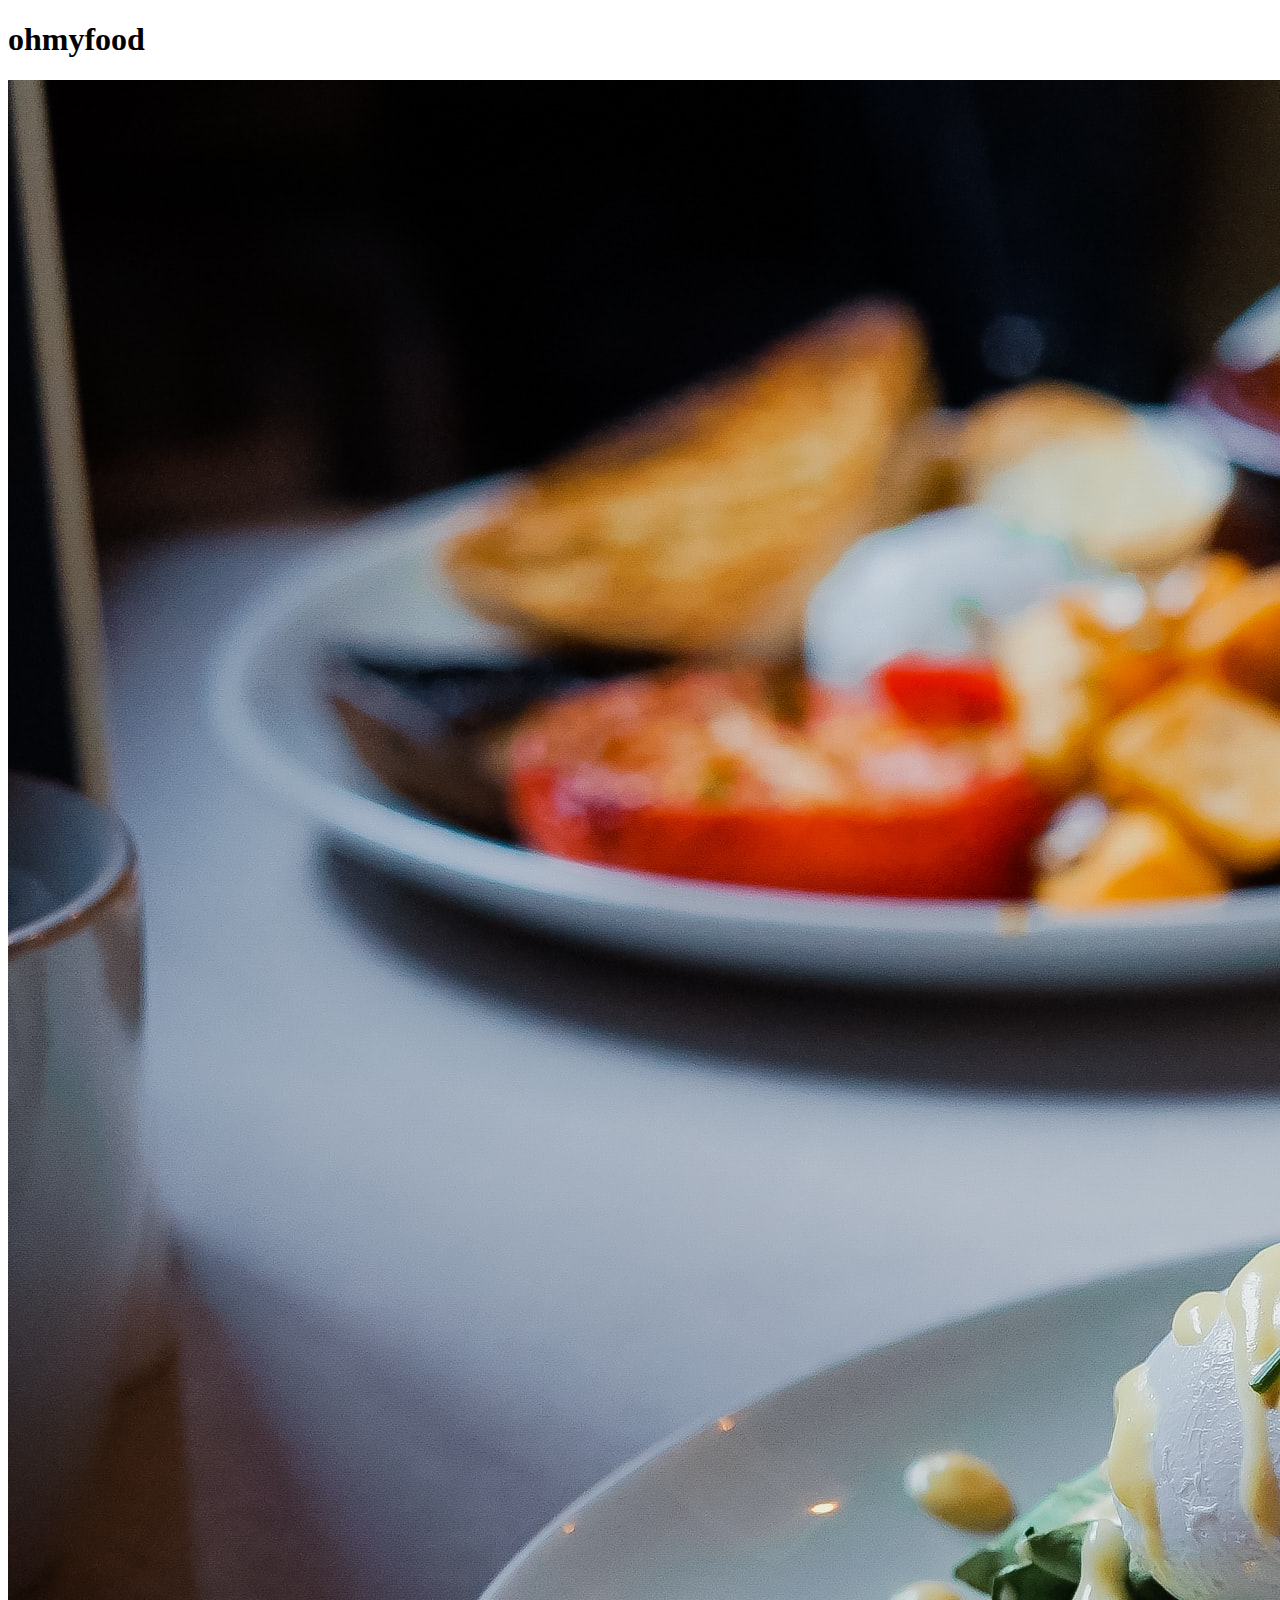
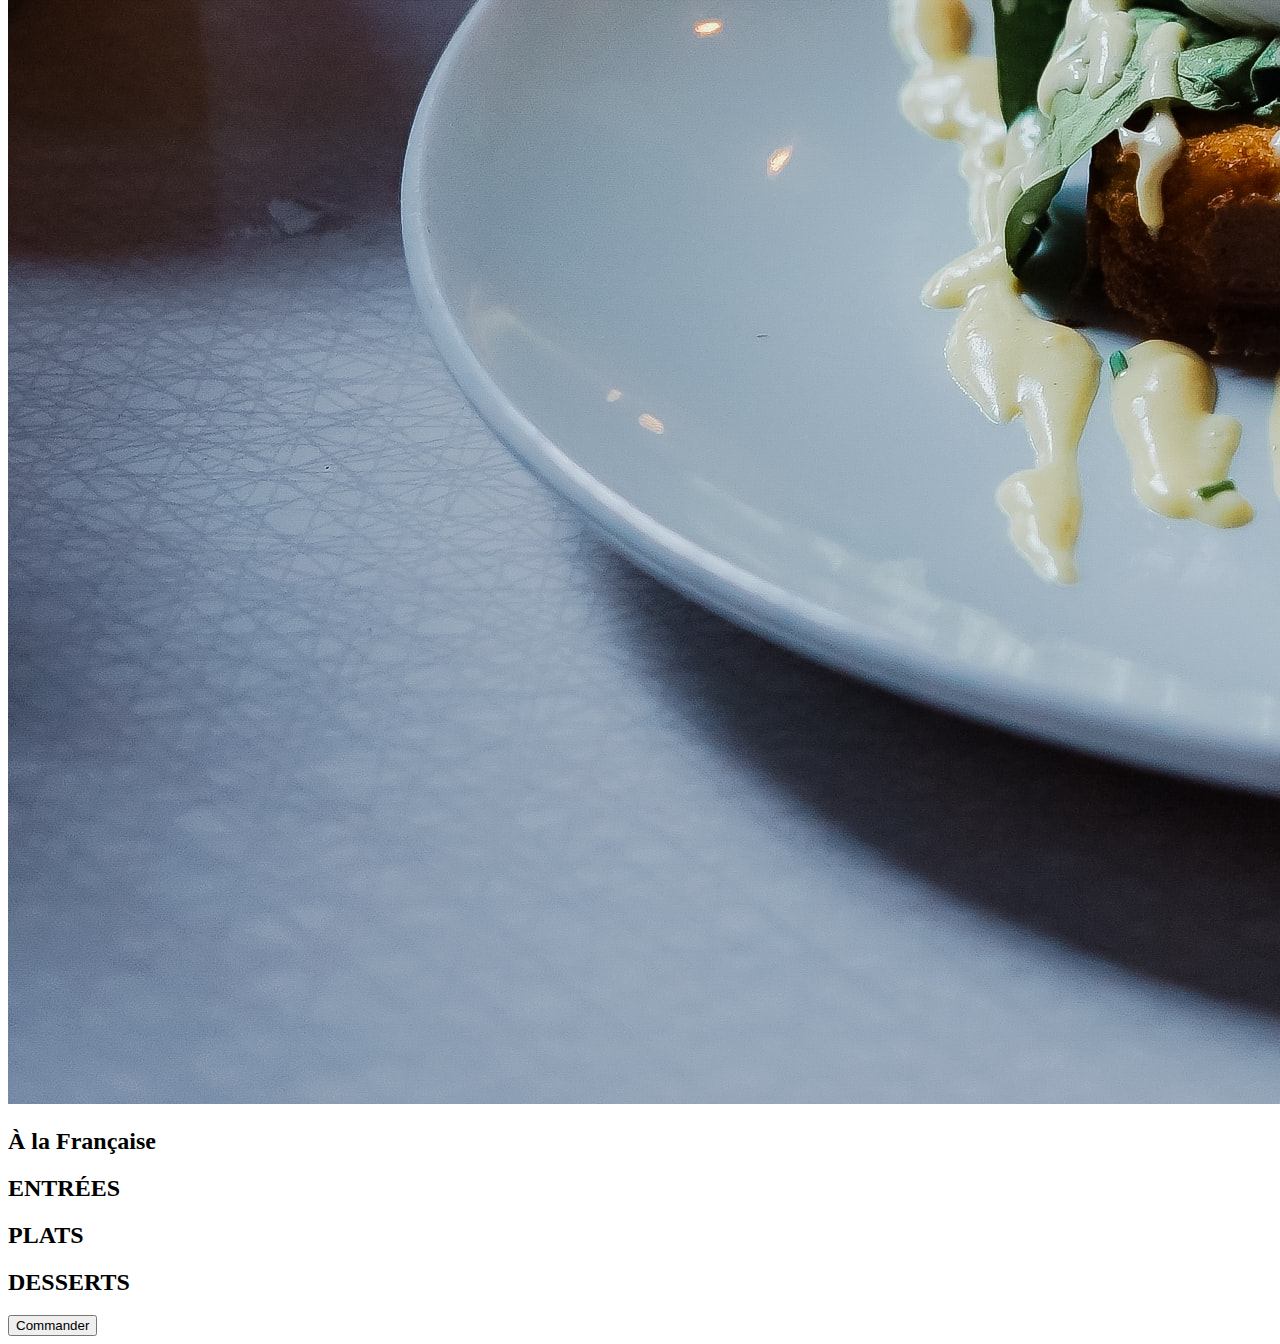
==== pages/a_la_francaise.html @ 2bf0a407 "first commit" ====
<!DOCTYPE html>
<html lang="fr">
<head>
    <meta charset="UTF-8">
    <meta http-equiv="X-UA-Compatible" content="IE=edge">
    <meta name="viewport" content="width=device-width, initial-scale=1.0">
    <link rel="stylesheet" href="https://use.fontawesome.com/releases/v5.15.3/css/all.css"
    integrity="sha384-SZXxX4whJ79/gErwcOYf+zWLeJdY/qpuqC4cAa9rOGUstPomtqpuNWT9wdPEn2fk" crossorigin="anonymous">
<link rel="stylesheet" href="style.css">
    <title>ohmyfood - À la Française</title>
</head>
<body>
    <header>
        <a href="../index.html">
            <i class="fas fa-arrow-left"></i>
        </a>
        <h1>ohmyfood</h1>
        <img src="../ressources/images/resto3.jpg" alt="À la Française">
    </header>
    <section>
        <h2>À la Française</h2>
        <i class="far fa-heart"></i>
        <div>
            <h2>ENTRÉES</h2>
            <div></div>
            <div></div>
            <div></div>
        </div>
        <div>
            <h2>PLATS</h2>
            <div></div>
            <div></div>
            <div></div>
        </div>
        <div>
            <h2>DESSERTS</h2>
            <div></div>
            <div></div>
            <div></div>
        </div>
        <div>
            <input type="button" value="Commander">
        </div>
    </section>
</body>
</html>
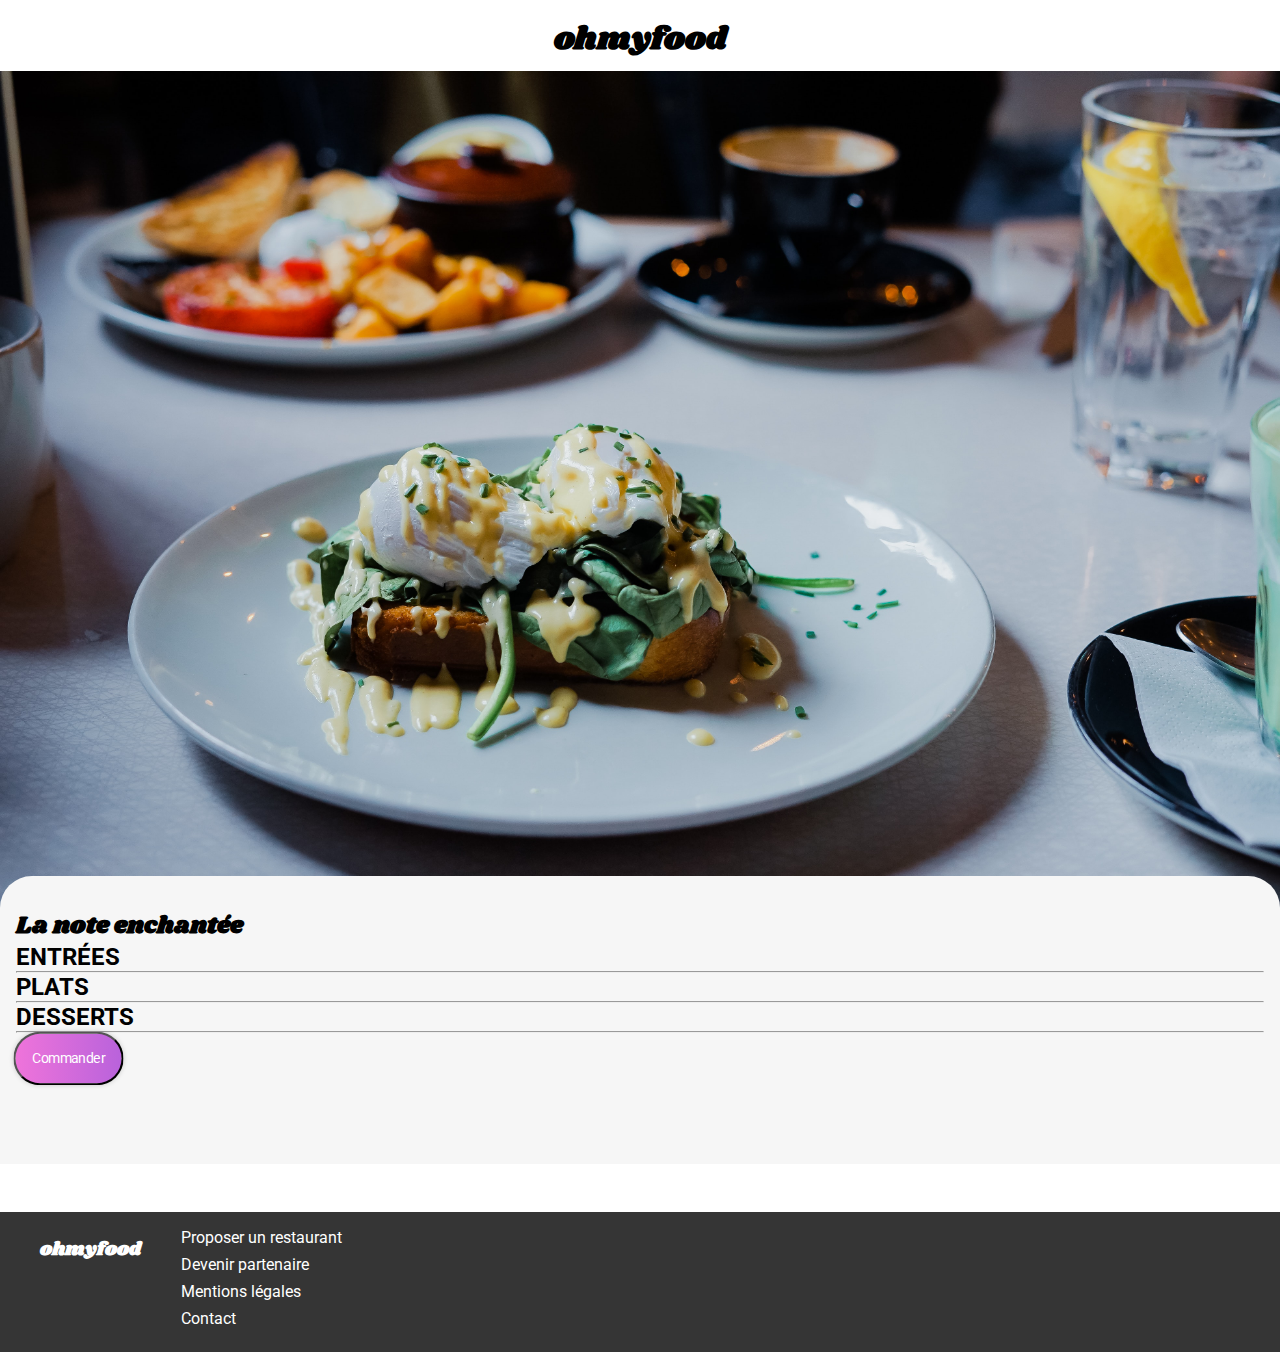
==== commit 6541d729: "accueil 100% + responsive + début des pages" ====
--- a/pages/a_la_francaise.html
+++ b/pages/a_la_francaise.html
@@ -1,46 +1,72 @@
 <!DOCTYPE html>
 <html lang="fr">
+
 <head>
     <meta charset="UTF-8">
     <meta http-equiv="X-UA-Compatible" content="IE=edge">
     <meta name="viewport" content="width=device-width, initial-scale=1.0">
     <link rel="stylesheet" href="https://use.fontawesome.com/releases/v5.15.3/css/all.css"
-    integrity="sha384-SZXxX4whJ79/gErwcOYf+zWLeJdY/qpuqC4cAa9rOGUstPomtqpuNWT9wdPEn2fk" crossorigin="anonymous">
-<link rel="stylesheet" href="style.css">
+        integrity="sha384-SZXxX4whJ79/gErwcOYf+zWLeJdY/qpuqC4cAa9rOGUstPomtqpuNWT9wdPEn2fk" crossorigin="anonymous">
+        <link rel="stylesheet" href="../ressources/css/style.css">
     <title>ohmyfood - À la Française</title>
 </head>
+
 <body>
-    <header>
+    <header class="header">
         <a href="../index.html">
             <i class="fas fa-arrow-left"></i>
         </a>
-        <h1>ohmyfood</h1>
-        <img src="../ressources/images/resto3.jpg" alt="À la Française">
+        <h1 class="header__logo">ohmyfood</h1>
+        <img class="header__img" src="../ressources/images/resto3.jpg" alt="À la Française">
     </header>
-    <section>
-        <h2>À la Française</h2>
-        <i class="far fa-heart"></i>
-        <div>
+    <section class="menu">
+        <h2 class="menu__title">La note enchantée</h2>
+        <i class="far fa-heart menu__like--empty"></i>
+        <i class="fas fa-heart menu__like--filled"></i>
+        <div class="menu__list">
             <h2>ENTRÉES</h2>
-            <div></div>
-            <div></div>
-            <div></div>
+            <hr>
+            <div class="menu__starter"><p></p><i class="fas fa-check-circle"></i></div>
+            <div class="menu__starter"><p></p><i class="fas fa-check-circle"></i></div>
+            <div class="menu__starter"><p></p><i class="fas fa-check-circle"></i></div>
+        </div>
+        <div class="menu__list">
+            <h2>PLATS</h2>
+            <hr>
+            <div class="menu__maincourse"><p></p><i class="fas fa-check-circle"></i></div>
+            <div class="menu__maincourse"><p></p><i class="fas fa-check-circle"></i></div>
+            <div class="menu__maincourse"><p></p><i class="fas fa-check-circle"></i></div>
+        </div>
+        <div class="menu__list">
+            <h2>DESSERTS</h2>
+            <hr>
+            <div class="menu__dessert"><p></p><i class="fas fa-check-circle"></i></div>
+            <div class="menu__dessert"><p></p><i class="fas fa-check-circle"></i></div>
+            <div class="menu__dessert"><p></p><i class="fas fa-check-circle"></i></div>
         </div>
         <div>
-            <h2>PLATS</h2>
-            <div></div>
-            <div></div>
-            <div></div>
-        </div>
-        <div>
-            <h2>DESSERTS</h2>
-            <div></div>
-            <div></div>
-            <div></div>
-        </div>
-        <div>
-            <input type="button" value="Commander">
+            <input class="menu__button" type="button" value="Commander">
         </div>
     </section>
+    <footer class="footer">
+        <h3 class="footer__title">ohmyfood</h3>
+        <ul class="footer__list">
+            <li class="footer__item">
+                <i class="fas fa-utensils"></i>
+                <a href="#">Proposer un restaurant</a>
+            </li>
+            <li class="footer__item">
+                <i class="fas fa-hands-helping"></i>
+                <a href="#">Devenir partenaire</a>
+            </li>
+            <li class="footer__item">
+                <a href="#">Mentions légales</a>
+            </li>
+            <li class="footer__item">
+                <a href="mailto:blabla@example.com">Contact</a>
+            </li>
+        </ul>
+    </footer>
 </body>
+
 </html>--- a/ressources/css/style.css
+++ b/ressources/css/style.css
@@ -0,0 +1,423 @@
+/*********************
+BREAKPOINTS
+*********************/
+@import url("https://fonts.googleapis.com/css2?family=Roboto:ital,wght@0,100;0,500;1,300&display=swap");
+@import url("https://fonts.googleapis.com/css2?family=Shrikhand&display=swap");
+.header-pages {
+  display: flex;
+  flex-direction: column;
+  align-items: center;
+}
+.header-pages__link {
+  position: absolute;
+  left: 1.2rem;
+  top: 0.5rem;
+  font-weight: 900;
+  font-size: 25px;
+  color: black;
+}
+.header-pages__logo {
+  margin-top: 1rem;
+  margin-bottom: 0.5rem;
+}
+.header-pages__img {
+  width: 100%;
+  height: 18rem;
+  object-fit: cover;
+}
+
+.menu {
+  display: flex;
+  flex-direction: column;
+  padding: 2rem 1rem 2rem 1rem;
+  position: relative;
+  border-top-left-radius: 2rem;
+  border-top-right-radius: 2rem;
+  background-color: #f6f6f6;
+  bottom: 3rem;
+  z-index: 1;
+  justify-content: space-around;
+}
+.menu__like--empty, .menu__like--filled {
+  font-size: 1.5rem;
+  position: absolute;
+  bottom: 3.5rem;
+  right: 2rem;
+  cursor: grab;
+  transition: all 0.3s ease-in-out;
+}
+.menu__like--empty {
+  opacity: 1;
+}
+.menu__like--filled {
+  opacity: 0;
+}
+.menu__like--empty:hover {
+  opacity: 0;
+}
+.menu__like--filled:hover {
+  opacity: 1;
+  background: linear-gradient(90deg, #FF79DA, #9356DC);
+  -webkit-background-clip: text;
+  background-clip: text;
+  color: transparent;
+  border-radius: 0.5rem;
+}
+.menu__like--empty, .menu__like--filled {
+  top: 2rem;
+  right: 1rem;
+}
+.menu__button {
+  font-family: "Roboto", sans-serif;
+  color: #fff;
+  padding: 1rem 1rem 1rem 1rem;
+  border-radius: 2rem;
+  cursor: pointer;
+  transition: all 0.3s ease-in-out;
+  background-size: 200%;
+  background-image: linear-gradient(90deg, #FF79DA, #9356DC);
+  background-position: 80%;
+  box-shadow: 0 0 5px #0000002e;
+  margin-bottom: 3rem;
+  transform: scale(1.05);
+  background-position: 30%;
+}
+
+* {
+  margin: 0;
+  padding: 0;
+}
+
+p {
+  font-family: "Roboto Light", arial;
+}
+
+h1,
+.footer__title, .menu__title {
+  font-family: "Shrikhand", cursive;
+}
+
+body {
+  font-family: "Roboto", sans-serif;
+}
+
+a {
+  text-decoration: none;
+}
+
+h3 {
+  font-weight: bold;
+}
+
+.loader {
+  display: flex;
+  flex-direction: row;
+  justify-content: center;
+  align-items: center;
+  position: absolute;
+  height: 100%;
+  width: 100%;
+  color: white;
+  z-index: -1;
+  font-size: 6.5rem;
+  animation: loader 3s;
+}
+.loader__dot {
+  align-items: center;
+  position: relative;
+  animation: blink 1s;
+}
+.loader__dot.one {
+  animation-delay: 0.3s;
+}
+.loader__dot.two {
+  animation-delay: 0.6s;
+}
+.loader__dot.three {
+  animation-delay: 0.9s;
+}
+
+@keyframes loader {
+  0% {
+    background-color: #9356DC;
+    z-index: 2;
+    font-size: 3.5rem;
+  }
+  33% {
+    background-color: #9356DC;
+    z-index: 2;
+    font-size: 6.5rem;
+  }
+  66% {
+    background-color: #9356DC;
+    z-index: 2;
+    font-size: 3.5rem;
+  }
+  99% {
+    background-color: #9356DC;
+    z-index: 2;
+    font-size: 6.5rem;
+  }
+  100% {
+    z-index: -1;
+  }
+}
+@keyframes blink {
+  0% {
+    opacity: 0.2;
+  }
+  33% {
+    opacity: 1;
+  }
+  66% {
+    opacity: 0.5;
+  }
+  100% {
+    opacity: 0;
+  }
+}
+.header {
+  display: flex;
+  flex-direction: column;
+  text-align: center;
+}
+.header__logo {
+  margin-top: 1rem;
+  margin-bottom: 0.5rem;
+}
+.header__location {
+  display: flex;
+  flex-direction: row;
+  justify-content: center;
+  align-items: center;
+  background-color: #eaeaea;
+  height: 2.5rem;
+  box-shadow: inset 0px 11px 3px -9px #ccc;
+}
+.header__location__marker {
+  margin-right: 0.5rem;
+}
+
+.reservation {
+  display: flex;
+  flex-direction: column;
+  text-align: center;
+  align-items: center;
+  background-color: #f6f6f6;
+}
+.reservation__title {
+  text-align: center;
+  margin: 3rem 2rem 0rem 2rem;
+}
+.reservation__text {
+  margin: 1rem 2rem 2rem 2rem;
+}
+.reservation__button {
+  font-family: "Roboto", sans-serif;
+  color: #fff;
+  padding: 1rem 1rem 1rem 1rem;
+  border-radius: 2rem;
+  cursor: pointer;
+  transition: all 0.3s ease-in-out;
+  background-size: 200%;
+  background-image: linear-gradient(90deg, #FF79DA, #9356DC);
+  background-position: 80%;
+  box-shadow: 0 0 5px #0000002e;
+  margin-bottom: 3rem;
+}
+.reservation__button:hover {
+  transform: scale(1.05);
+  background-position: 30%;
+}
+
+.tutorial {
+  margin: 3rem 1rem 4rem 2rem;
+}
+.tutorial__list {
+  display: flex;
+  flex-direction: column;
+}
+@media (min-width: 768px) {
+  .tutorial__list {
+    margin: 0 10rem;
+  }
+}
+.tutorial__number {
+  display: flex;
+  flex-direction: row;
+  justify-content: center;
+  align-items: center;
+  color: #fff;
+  position: absolute;
+  left: -0.9rem;
+  width: 1.5rem;
+  height: 1.5rem;
+  background-color: #9356DC;
+  border: 1px solid #9356DC;
+  border-radius: 1rem;
+}
+.tutorial__logo {
+  position: absolute;
+  left: 8%;
+  color: #bdbdbd;
+  font-size: 20px;
+}
+@media (min-width: 375px) {
+  .tutorial__logo {
+    left: 12%;
+  }
+}
+.tutorial__button {
+  display: flex;
+  flex-direction: row;
+  justify-content: center;
+  align-items: center;
+  background-color: #f6f6f6;
+  border-radius: 1.5rem;
+  box-shadow: 0 0.1rem 0.2rem 0.2rem rgba(214, 209, 209, 0.7);
+  margin-top: 2rem;
+  height: 5rem;
+  transition: all 0.2s ease-in;
+  position: relative;
+}
+.tutorial__button:hover {
+  background-color: #f5edff;
+  box-shadow: 10px 20px 19px rgba(0, 0, 0, 0.1);
+  transform: scale(1.01);
+}
+.tutorial__button:hover > .tutorial__logo {
+  color: #9356DC;
+}
+
+.restaurants {
+  display: flex;
+  flex-direction: column;
+  padding: 3.5rem 1rem 4rem 1rem;
+  justify-content: center;
+  background-color: #efefef;
+}
+.restaurants__title {
+  margin-bottom: 1rem;
+}
+@media (min-width: 768px) {
+  .restaurants__title {
+    margin-left: 3%;
+  }
+}
+.restaurants__grid {
+  display: flex;
+  flex-direction: column;
+  align-items: center;
+  flex-wrap: wrap;
+}
+@media (min-width: 768px) {
+  .restaurants__grid {
+    flex-direction: row;
+    justify-content: space-around;
+  }
+}
+.restaurants__new {
+  padding: 0.5rem;
+  background-color: #99E2D0;
+  color: #35a78b;
+  font-weight: bold;
+  position: absolute;
+  right: 1.5rem;
+  top: 1rem;
+}
+.restaurants__card {
+  position: relative;
+  width: 100%;
+  border-radius: 1rem;
+}
+@media (min-width: 768px) {
+  .restaurants__card {
+    width: 45%;
+  }
+}
+.restaurants__images {
+  height: 12rem;
+  overflow: hidden;
+  border-radius: 1rem 1rem 0 0;
+}
+.restaurants__images img {
+  object-fit: cover;
+  height: 12rem;
+  width: 100%;
+}
+.restaurants__description {
+  color: black;
+  background-color: white;
+  border-radius: 0 0 1rem 1rem;
+  margin-bottom: 2rem;
+}
+.restaurants__description p,
+.restaurants__description h3 {
+  font-size: 100%;
+}
+.restaurants__description h3 {
+  padding: 1rem 1rem 0rem 1rem;
+}
+.restaurants__description p {
+  padding: 0.5rem 1rem 1rem 1rem;
+}
+.restaurants__like--empty, .restaurants__like--filled {
+  font-size: 1.5rem;
+  position: absolute;
+  bottom: 3.5rem;
+  right: 2rem;
+  cursor: grab;
+  transition: all 0.3s ease-in-out;
+}
+.restaurants__like--empty {
+  opacity: 1;
+}
+.restaurants__like--filled {
+  opacity: 0;
+}
+.restaurants__like--empty:hover {
+  opacity: 0;
+}
+.restaurants__like--filled:hover {
+  opacity: 1;
+  background: linear-gradient(90deg, #FF79DA, #9356DC);
+  -webkit-background-clip: text;
+  background-clip: text;
+  color: transparent;
+  border-radius: 0.5rem;
+}
+.restaurants__like--empty, .restaurants__like--filled {
+  bottom: 3.5rem;
+  right: 2rem;
+}
+
+.footer {
+  background-color: #353535;
+  color: white;
+  display: flex;
+  flex-direction: column;
+}
+.footer__title {
+  margin: 1.5rem 0rem 1.5rem 2.5rem;
+}
+.footer__list {
+  margin: 1rem 0rem 1rem 0rem;
+}
+.footer__item {
+  list-style-type: none;
+  margin-left: 2.5rem;
+  margin-bottom: 0.5rem;
+}
+.footer__item a {
+  color: white;
+}
+@media (min-width: 580px) {
+  .footer {
+    background-color: #353535;
+    color: white;
+    display: flex;
+    flex-direction: row;
+  }
+}
+
+/*# sourceMappingURL=style.css.map */
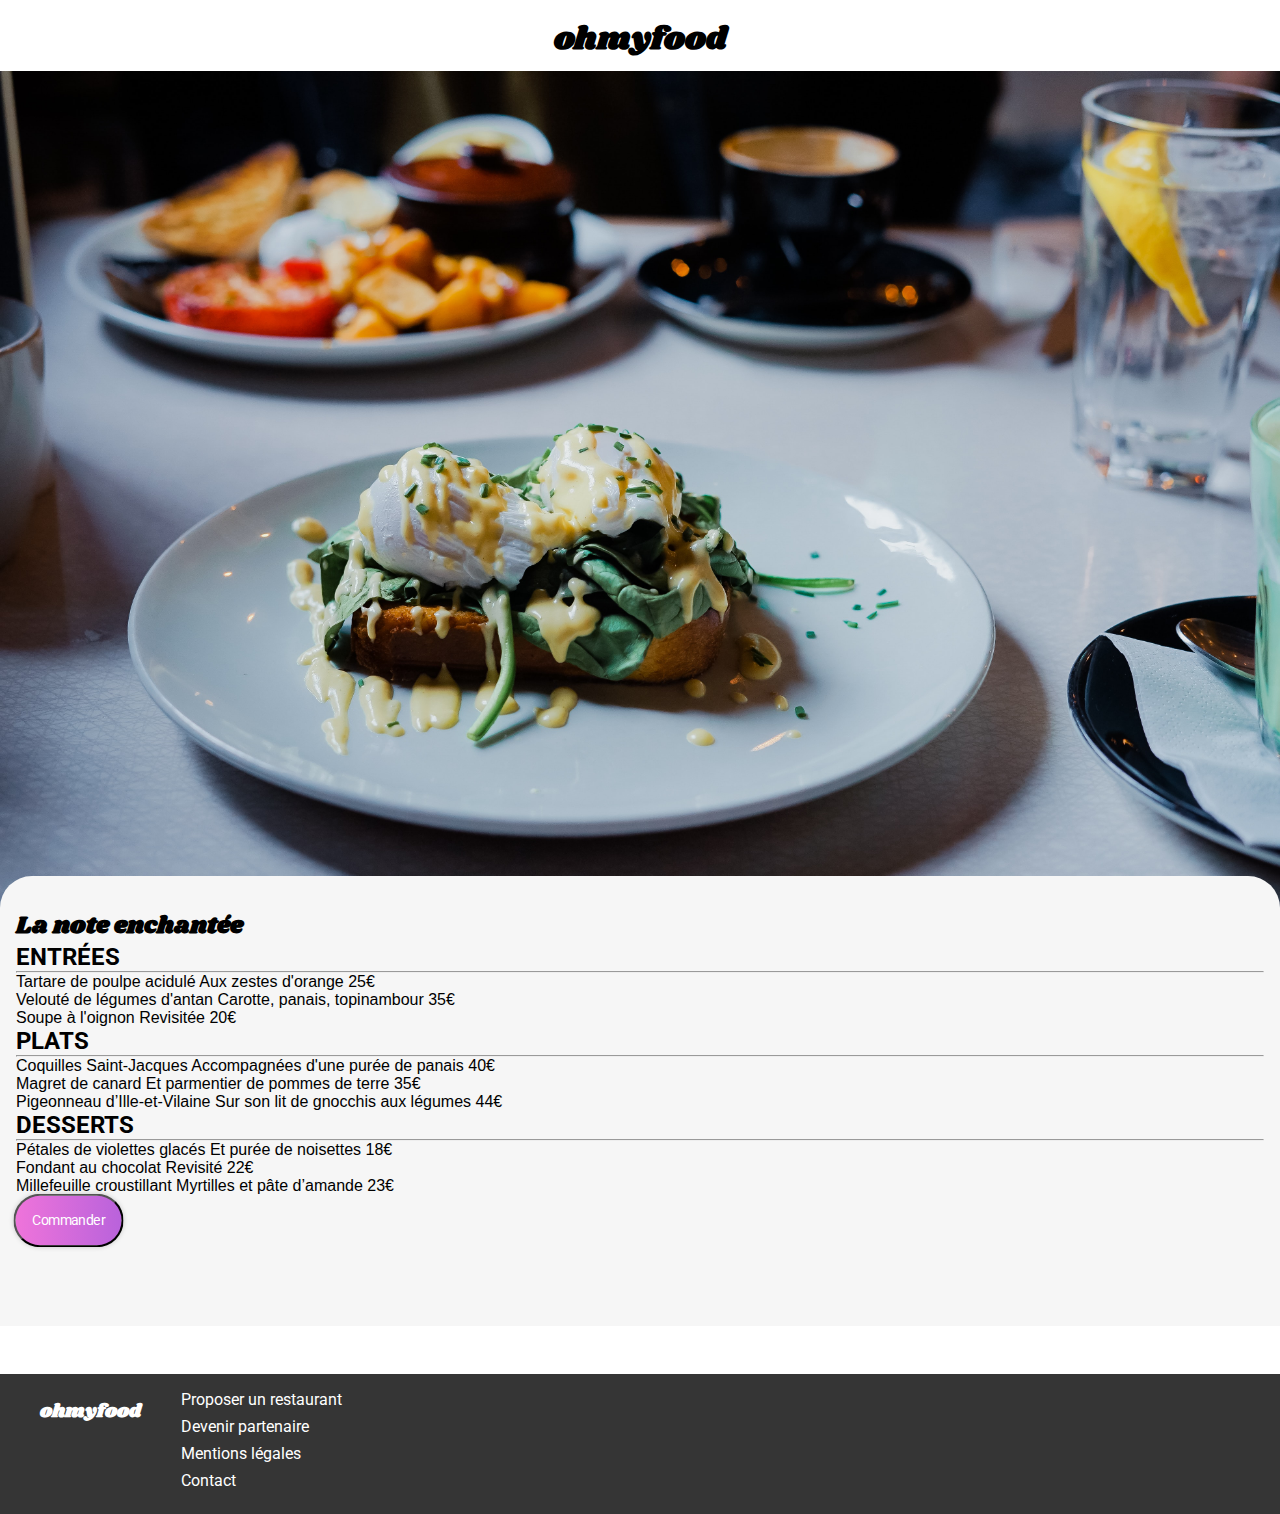
==== commit c8d4db32: "accueil 100% + responsive + début des pagesv2" ====
--- a/pages/a_la_francaise.html
+++ b/pages/a_la_francaise.html
@@ -26,23 +26,41 @@
         <div class="menu__list">
             <h2>ENTRÉES</h2>
             <hr>
-            <div class="menu__starter"><p></p><i class="fas fa-check-circle"></i></div>
-            <div class="menu__starter"><p></p><i class="fas fa-check-circle"></i></div>
-            <div class="menu__starter"><p></p><i class="fas fa-check-circle"></i></div>
+            <div class="menu__starter"><p>Tartare de poulpe acidulé
+                Aux zestes d'orange
+                25€</p><i class="fas fa-check-circle"></i></div>
+            <div class="menu__starter"><p>Velouté de légumes d'antan
+                Carotte, panais, topinambour
+                35€</p><i class="fas fa-check-circle"></i></div>
+            <div class="menu__starter"><p>Soupe à l'oignon
+                Revisitée
+                20€</p><i class="fas fa-check-circle"></i></div>
         </div>
         <div class="menu__list">
             <h2>PLATS</h2>
             <hr>
-            <div class="menu__maincourse"><p></p><i class="fas fa-check-circle"></i></div>
-            <div class="menu__maincourse"><p></p><i class="fas fa-check-circle"></i></div>
-            <div class="menu__maincourse"><p></p><i class="fas fa-check-circle"></i></div>
+            <div class="menu__maincourse"><p>Coquilles Saint-Jacques
+                Accompagnées d'une purée de panais
+                40€</p><i class="fas fa-check-circle"></i></div>
+            <div class="menu__maincourse"><p>Magret de canard
+                Et parmentier de pommes de terre
+                35€</p><i class="fas fa-check-circle"></i></div>
+            <div class="menu__maincourse"><p>Pigeonneau d’Ille-et-Vilaine
+                Sur son lit de gnocchis aux légumes
+                44€</p><i class="fas fa-check-circle"></i></div>
         </div>
         <div class="menu__list">
             <h2>DESSERTS</h2>
             <hr>
-            <div class="menu__dessert"><p></p><i class="fas fa-check-circle"></i></div>
-            <div class="menu__dessert"><p></p><i class="fas fa-check-circle"></i></div>
-            <div class="menu__dessert"><p></p><i class="fas fa-check-circle"></i></div>
+            <div class="menu__dessert"><p>Pétales de violettes glacés
+                Et purée de noisettes
+                18€</p><i class="fas fa-check-circle"></i></div>
+            <div class="menu__dessert"><p>Fondant au chocolat
+                Revisité
+                22€</p><i class="fas fa-check-circle"></i></div>
+            <div class="menu__dessert"><p>Millefeuille croustillant
+                Myrtilles et pâte d’amande
+                23€</p><i class="fas fa-check-circle"></i></div>
         </div>
         <div>
             <input class="menu__button" type="button" value="Commander">
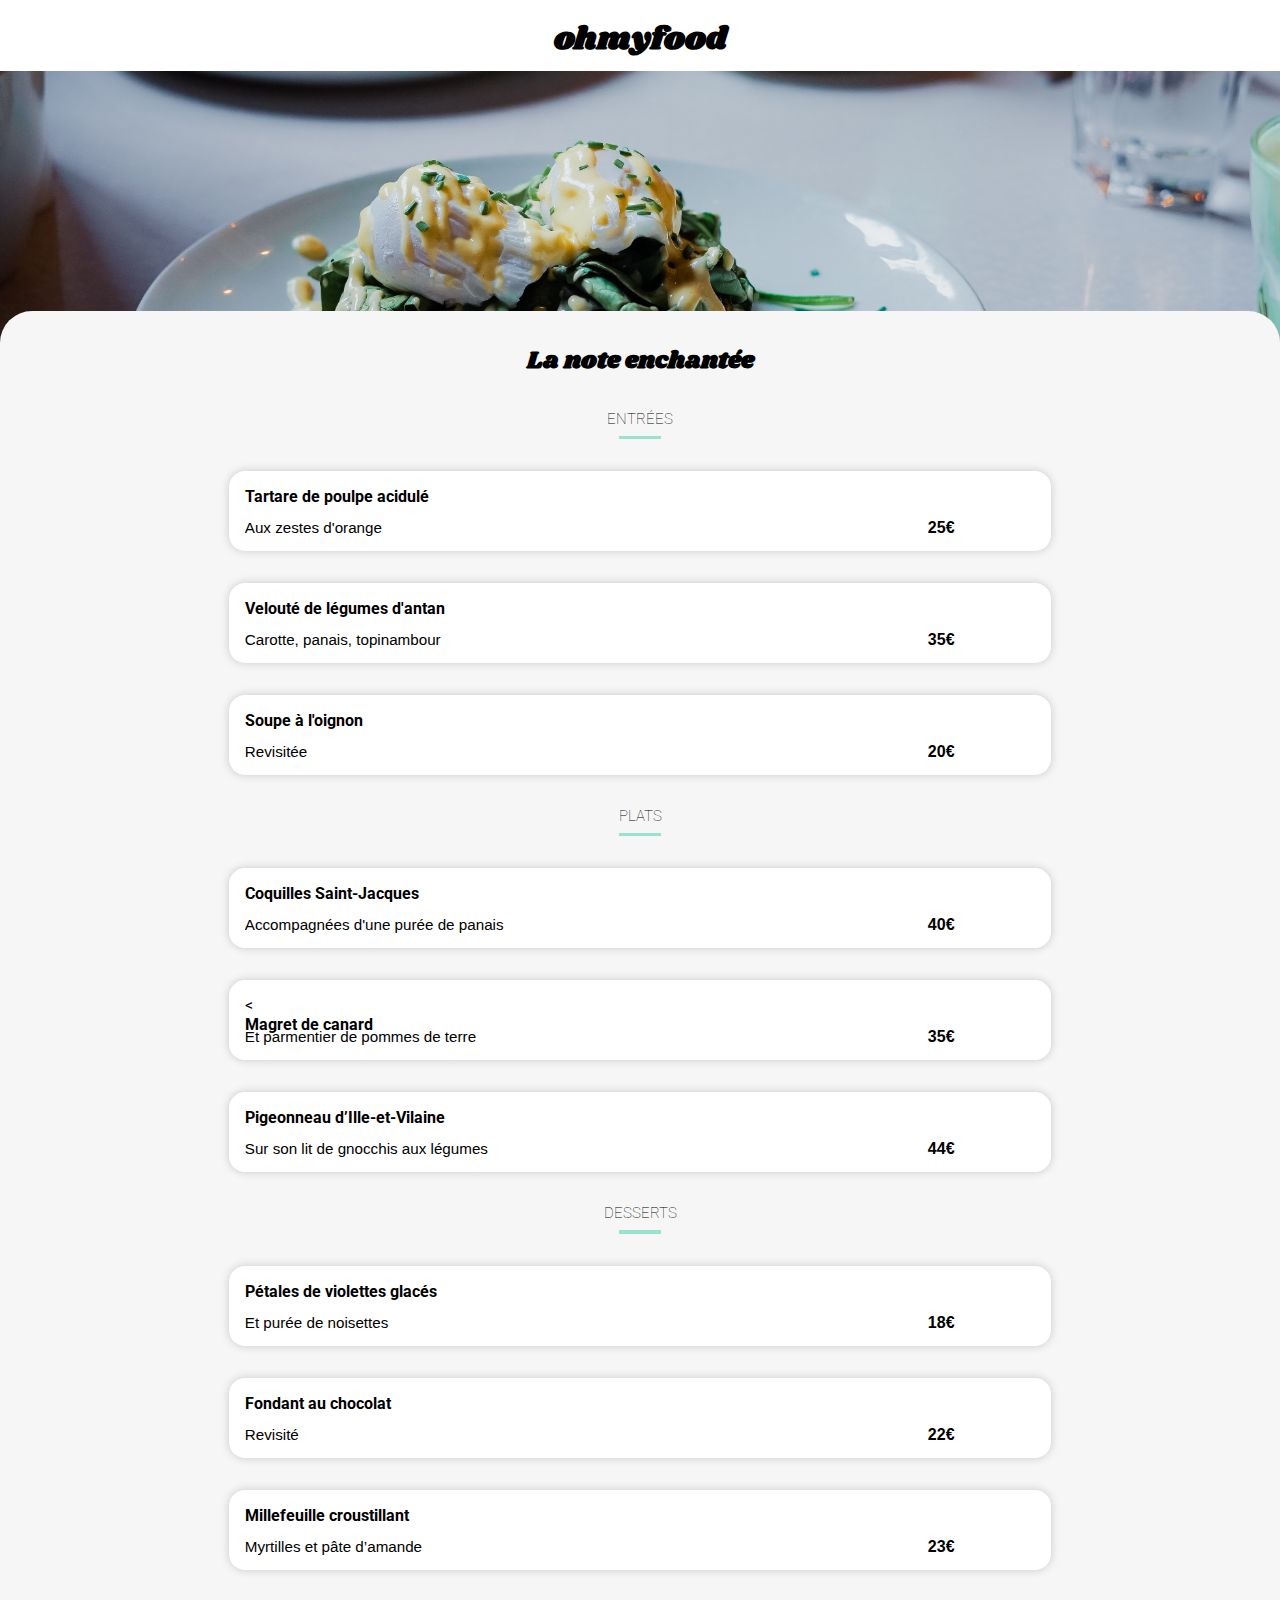
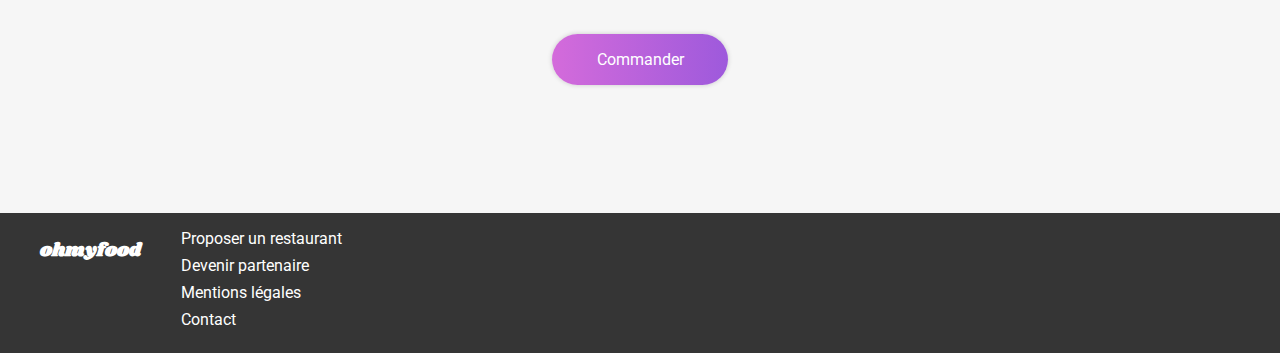
==== commit 65632ebd: "pages 100% + animations 90%" ====
--- a/pages/a_la_francaise.html
+++ b/pages/a_la_francaise.html
@@ -7,18 +7,19 @@
     <meta name="viewport" content="width=device-width, initial-scale=1.0">
     <link rel="stylesheet" href="https://use.fontawesome.com/releases/v5.15.3/css/all.css"
         integrity="sha384-SZXxX4whJ79/gErwcOYf+zWLeJdY/qpuqC4cAa9rOGUstPomtqpuNWT9wdPEn2fk" crossorigin="anonymous">
-        <link rel="stylesheet" href="../ressources/css/style.css">
+    <link rel="stylesheet" href="../ressources/css/style.css">
     <title>ohmyfood - À la Française</title>
 </head>
 
 <body>
-    <header class="header">
-        <a href="../index.html">
+    <header class="header-pages">
+        <a class="header-pages__link" href="../index.html">
             <i class="fas fa-arrow-left"></i>
         </a>
-        <h1 class="header__logo">ohmyfood</h1>
-        <img class="header__img" src="../ressources/images/resto3.jpg" alt="À la Française">
+        <h1 class="header-pages__logo">ohmyfood</h1>
+        <img class="header-pages__img" src="../ressources/images/resto3.jpg" alt="À la Française">
     </header>
+   <main>
     <section class="menu">
         <h2 class="menu__title">La note enchantée</h2>
         <i class="far fa-heart menu__like--empty"></i>
@@ -26,46 +27,110 @@
         <div class="menu__list">
             <h2>ENTRÉES</h2>
             <hr>
-            <div class="menu__starter"><p>Tartare de poulpe acidulé
-                Aux zestes d'orange
-                25€</p><i class="fas fa-check-circle"></i></div>
-            <div class="menu__starter"><p>Velouté de légumes d'antan
-                Carotte, panais, topinambour
-                35€</p><i class="fas fa-check-circle"></i></div>
-            <div class="menu__starter"><p>Soupe à l'oignon
-                Revisitée
-                20€</p><i class="fas fa-check-circle"></i></div>
+            <div class="menu__starter">
+                <h3>Tartare de poulpe acidulé
+                </h3>
+                <p class="menu__description">Aux zestes d'orange
+                </p>
+                <p class="menu__price">25€</p>
+                <span class="menu__check">
+                    <i class="fas fa-check-circle"></i>
+                </span>
+            </div>
+            <div class="menu__starter">
+                <h3>Velouté de légumes d'antan
+                </h3>
+                <p class="menu__description">Carotte, panais, topinambour
+                </p>
+                <p class="menu__price">35€</p>
+                <span class="menu__check">
+                    <i class="fas fa-check-circle"></i>
+                </span>
+            </div>
+            <div class="menu__starter">
+                <h3>Soupe à l'oignon
+                </h3>
+                <p class="menu__description">Revisitée
+                </p>
+                <p class="menu__price">20€</p>
+                <span class="menu__check">
+                    <i class="fas fa-check-circle"></i>
+                </span>
+            </div>
         </div>
         <div class="menu__list">
             <h2>PLATS</h2>
             <hr>
-            <div class="menu__maincourse"><p>Coquilles Saint-Jacques
-                Accompagnées d'une purée de panais
-                40€</p><i class="fas fa-check-circle"></i></div>
-            <div class="menu__maincourse"><p>Magret de canard
-                Et parmentier de pommes de terre
-                35€</p><i class="fas fa-check-circle"></i></div>
-            <div class="menu__maincourse"><p>Pigeonneau d’Ille-et-Vilaine
-                Sur son lit de gnocchis aux légumes
-                44€</p><i class="fas fa-check-circle"></i></div>
+            <div class="menu__maincourse">
+                <h3>Coquilles Saint-Jacques
+                </h3>
+                <p class="menu__description">Accompagnées d'une purée de panais
+                </p>
+                <p class="menu__price">40€</p>
+                <span class="menu__check">
+                    <i class="fas fa-check-circle"></i>
+                </span>
+            </div>
+            <div class="menu__maincourse">
+                < <h3>Magret de canard
+                    </h3>
+                    <p class="menu__description">Et parmentier de pommes de terre
+                    </p>
+                    <p class="menu__price">35€</p>
+                    <span class="menu__check">
+                        <i class="fas fa-check-circle"></i>
+                    </span>
+            </div>
+            <div class="menu__maincourse">
+                <h3>Pigeonneau d’Ille-et-Vilaine
+                </h3>
+                <p class="menu__description">Sur son lit de gnocchis aux légumes
+                </p>
+                <p class="menu__price">44€</p>
+                <span class="menu__check">
+                    <i class="fas fa-check-circle"></i>
+                </span>
+            </div>
         </div>
         <div class="menu__list">
             <h2>DESSERTS</h2>
             <hr>
-            <div class="menu__dessert"><p>Pétales de violettes glacés
-                Et purée de noisettes
-                18€</p><i class="fas fa-check-circle"></i></div>
-            <div class="menu__dessert"><p>Fondant au chocolat
-                Revisité
-                22€</p><i class="fas fa-check-circle"></i></div>
-            <div class="menu__dessert"><p>Millefeuille croustillant
-                Myrtilles et pâte d’amande
-                23€</p><i class="fas fa-check-circle"></i></div>
+            <div class="menu__dessert">
+                <h3>Pétales de violettes glacés
+                </h3>
+                <p class="menu__description">Et purée de noisettes
+                </p>
+                <p class="menu__price">18€</p>
+                <span class="menu__check">
+                    <i class="fas fa-check-circle"></i>
+                </span>
+            </div>
+            <div class="menu__dessert">
+                <h3>Fondant au chocolat
+                </h3>
+                <p class="menu__description">Revisité
+                </p>
+                <p class="menu__price">22€</p>
+                <span class="menu__check">
+                    <i class="fas fa-check-circle"></i>
+                </span>
+            </div>
+            <div class="menu__dessert">
+                <h3>Millefeuille croustillant
+                </h3>
+                <p class="menu__description">Myrtilles et pâte d’amande
+                </p>
+                <p class="menu__price">23€</p>
+                <span class="menu__check">
+                    <i class="fas fa-check-circle"></i>
+                </span>
+            </div>
         </div>
-        <div>
-            <input class="menu__button" type="button" value="Commander">
+        <div class="menu__order">
+            <a href="#" class="menu__button">Commander</a>
         </div>
     </section>
+   </main>
     <footer class="footer">
         <h3 class="footer__title">ohmyfood</h3>
         <ul class="footer__list">
--- a/ressources/css/style.css
+++ b/ressources/css/style.css
@@ -3,6 +3,28 @@
 *********************/
 @import url("https://fonts.googleapis.com/css2?family=Roboto:ital,wght@0,100;0,500;1,300&display=swap");
 @import url("https://fonts.googleapis.com/css2?family=Shrikhand&display=swap");
+@keyframes fadeIn {
+  from {
+    top: 4rem;
+    opacity: 0;
+  }
+  to {
+    top: 0rem;
+    opacity: 1;
+  }
+}
+@keyframes rotation {
+  from {
+    transform: rotate(0deg);
+  }
+  to {
+    transform: rotate(360deg);
+  }
+}
+main {
+  background-color: #f6f6f6;
+}
+
 .header-pages {
   display: flex;
   flex-direction: column;
@@ -11,7 +33,7 @@
 .header-pages__link {
   position: absolute;
   left: 1.2rem;
-  top: 0.5rem;
+  top: 1.5rem;
   font-weight: 900;
   font-size: 25px;
   color: black;
@@ -63,9 +85,127 @@
   color: transparent;
   border-radius: 0.5rem;
 }
+@media (min-width: 580px) {
+  .menu {
+    padding: 2rem 4rem 2rem 4rem;
+  }
+}
+.menu hr {
+  height: 0.2rem;
+  width: 2.6rem;
+  border: none;
+  background-color: #99E2D0;
+  margin-left: 0;
+  margin-bottom: 2rem;
+}
+.menu h3, .menu h3, .menu h3 {
+  font-size: 100%;
+}
+@media (min-width: 580px) {
+  .menu__list {
+    display: flex;
+    flex-direction: column;
+    justify-content: center;
+    align-items: center;
+  }
+}
+@media (min-width: 1340px) {
+  .menu__list {
+    margin: 0 10% 0 10%;
+  }
+}
+.menu__title {
+  margin-bottom: 2rem;
+}
+@media (min-width: 580px) {
+  .menu__title {
+    text-align: center;
+  }
+}
 .menu__like--empty, .menu__like--filled {
-  top: 2rem;
+  top: 2.3rem;
   right: 1rem;
+}
+@media (min-width: 375px) {
+  .menu__like--empty, .menu__like--filled {
+    right: 2rem;
+  }
+}
+.menu__list h2 {
+  font-size: 15px;
+  font-weight: lighter;
+  margin-bottom: 0.5rem;
+}
+.menu__starter, .menu__maincourse, .menu__dessert {
+  background-color: white;
+  border-radius: 1rem;
+  box-shadow: 0 0 10px #0000002e;
+  margin-bottom: 2rem;
+  height: 4rem;
+  position: relative;
+  padding-left: 1rem;
+  padding-top: 1rem;
+  animation: fadeIn 0.7s ease-in both, top 0.5s linear;
+}
+@media (min-width: 580px) {
+  .menu__starter, .menu__maincourse, .menu__dessert {
+    width: 70%;
+  }
+}
+.menu__starter:hover .menu__description, .menu__maincourse:hover .menu__description, .menu__dessert:hover .menu__description {
+  width: 50%;
+}
+.menu__starter:hover .menu__price, .menu__maincourse:hover .menu__price, .menu__dessert:hover .menu__price {
+  left: 65%;
+}
+.menu__starter:hover .menu__check, .menu__maincourse:hover .menu__check, .menu__dessert:hover .menu__check {
+  left: 80%;
+  visibility: visible;
+  width: 20%;
+}
+.menu__starter:hover .menu__check i, .menu__starter:hover .menu__check i, .menu__starter:hover .menu__check i, .menu__maincourse:hover .menu__check i, .menu__maincourse:hover .menu__check i, .menu__maincourse:hover .menu__check i, .menu__dessert:hover .menu__check i, .menu__dessert:hover .menu__check i, .menu__dessert:hover .menu__check i {
+  animation: rotation 0.3s linear 0.3s;
+  visibility: visible;
+}
+.menu__description {
+  text-overflow: ellipsis;
+  overflow: hidden;
+  white-space: nowrap;
+  position: absolute;
+  top: 3rem;
+  font-size: 95%;
+  width: 70%;
+}
+.menu__price {
+  position: absolute;
+  top: 3rem;
+  font-weight: bold;
+  left: 85%;
+}
+.menu__check {
+  position: absolute;
+  background-color: #99E2D0;
+  height: 100%;
+  display: flex;
+  align-items: center;
+  bottom: 0rem;
+  width: 0%;
+  justify-content: center;
+  border-top-right-radius: 0.9rem;
+  border-bottom-right-radius: 0.9rem;
+  left: 100%;
+  color: #fff;
+  font-size: 1.375rem;
+  visibility: hidden;
+  transition: all 0.3s;
+}
+.menu__check__check i {
+  visibility: hidden;
+}
+.menu__order {
+  display: flex;
+  justify-content: center;
+  margin-top: 2rem;
 }
 .menu__button {
   font-family: "Roboto", sans-serif;
@@ -79,6 +219,10 @@
   background-position: 80%;
   box-shadow: 0 0 5px #0000002e;
   margin-bottom: 3rem;
+  width: 9rem;
+  text-align: center;
+}
+.menu__button:hover {
   transform: scale(1.05);
   background-position: 30%;
 }
@@ -93,7 +237,8 @@
 }
 
 h1,
-.footer__title, .menu__title {
+.footer__title,
+.menu__title {
   font-family: "Shrikhand", cursive;
 }
 
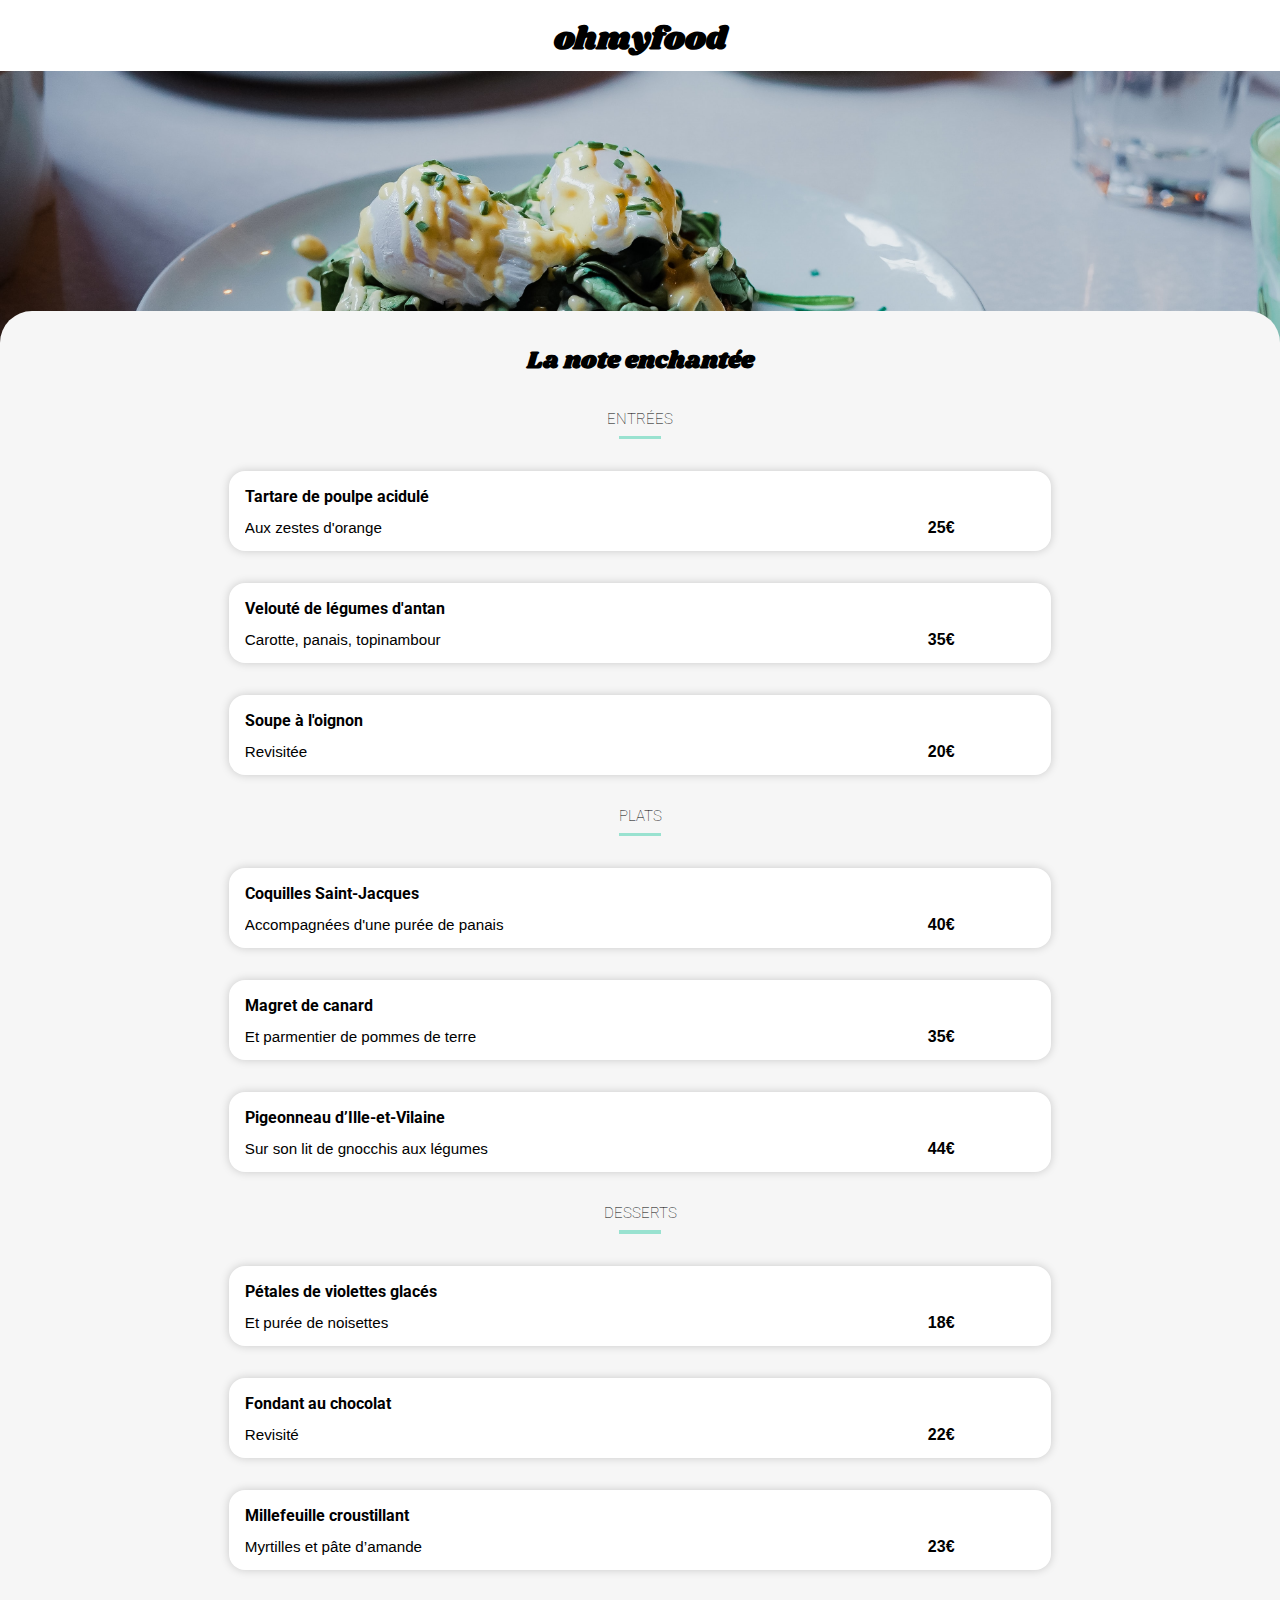
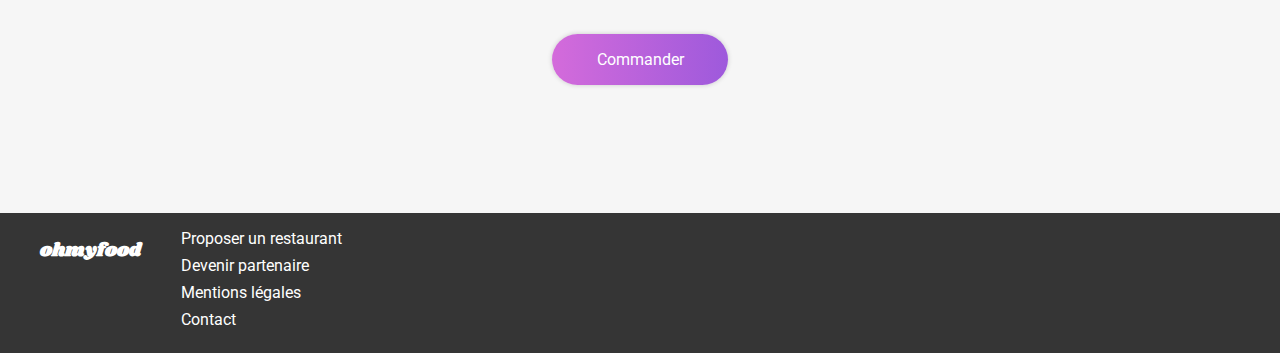
==== commit f9384ae2: "pages 100% + animations 90% (balise ouverte sur un restaurant corrigé )" ====
--- a/pages/a_la_francaise.html
+++ b/pages/a_la_francaise.html
@@ -19,60 +19,60 @@
         <h1 class="header-pages__logo">ohmyfood</h1>
         <img class="header-pages__img" src="../ressources/images/resto3.jpg" alt="À la Française">
     </header>
-   <main>
-    <section class="menu">
-        <h2 class="menu__title">La note enchantée</h2>
-        <i class="far fa-heart menu__like--empty"></i>
-        <i class="fas fa-heart menu__like--filled"></i>
-        <div class="menu__list">
-            <h2>ENTRÉES</h2>
-            <hr>
-            <div class="menu__starter">
-                <h3>Tartare de poulpe acidulé
-                </h3>
-                <p class="menu__description">Aux zestes d'orange
-                </p>
-                <p class="menu__price">25€</p>
-                <span class="menu__check">
-                    <i class="fas fa-check-circle"></i>
-                </span>
+    <main>
+        <section class="menu">
+            <h2 class="menu__title">La note enchantée</h2>
+            <i class="far fa-heart menu__like--empty"></i>
+            <i class="fas fa-heart menu__like--filled"></i>
+            <div class="menu__list">
+                <h2>ENTRÉES</h2>
+                <hr>
+                <div class="menu__starter">
+                    <h3>Tartare de poulpe acidulé
+                    </h3>
+                    <p class="menu__description">Aux zestes d'orange
+                    </p>
+                    <p class="menu__price">25€</p>
+                    <span class="menu__check">
+                        <i class="fas fa-check-circle"></i>
+                    </span>
+                </div>
+                <div class="menu__starter">
+                    <h3>Velouté de légumes d'antan
+                    </h3>
+                    <p class="menu__description">Carotte, panais, topinambour
+                    </p>
+                    <p class="menu__price">35€</p>
+                    <span class="menu__check">
+                        <i class="fas fa-check-circle"></i>
+                    </span>
+                </div>
+                <div class="menu__starter">
+                    <h3>Soupe à l'oignon
+                    </h3>
+                    <p class="menu__description">Revisitée
+                    </p>
+                    <p class="menu__price">20€</p>
+                    <span class="menu__check">
+                        <i class="fas fa-check-circle"></i>
+                    </span>
+                </div>
             </div>
-            <div class="menu__starter">
-                <h3>Velouté de légumes d'antan
-                </h3>
-                <p class="menu__description">Carotte, panais, topinambour
-                </p>
-                <p class="menu__price">35€</p>
-                <span class="menu__check">
-                    <i class="fas fa-check-circle"></i>
-                </span>
-            </div>
-            <div class="menu__starter">
-                <h3>Soupe à l'oignon
-                </h3>
-                <p class="menu__description">Revisitée
-                </p>
-                <p class="menu__price">20€</p>
-                <span class="menu__check">
-                    <i class="fas fa-check-circle"></i>
-                </span>
-            </div>
-        </div>
-        <div class="menu__list">
-            <h2>PLATS</h2>
-            <hr>
-            <div class="menu__maincourse">
-                <h3>Coquilles Saint-Jacques
-                </h3>
-                <p class="menu__description">Accompagnées d'une purée de panais
-                </p>
-                <p class="menu__price">40€</p>
-                <span class="menu__check">
-                    <i class="fas fa-check-circle"></i>
-                </span>
-            </div>
-            <div class="menu__maincourse">
-                < <h3>Magret de canard
+            <div class="menu__list">
+                <h2>PLATS</h2>
+                <hr>
+                <div class="menu__maincourse">
+                    <h3>Coquilles Saint-Jacques
+                    </h3>
+                    <p class="menu__description">Accompagnées d'une purée de panais
+                    </p>
+                    <p class="menu__price">40€</p>
+                    <span class="menu__check">
+                        <i class="fas fa-check-circle"></i>
+                    </span>
+                </div>
+                <div class="menu__maincourse">
+                    <h3>Magret de canard
                     </h3>
                     <p class="menu__description">Et parmentier de pommes de terre
                     </p>
@@ -80,57 +80,57 @@
                     <span class="menu__check">
                         <i class="fas fa-check-circle"></i>
                     </span>
+                </div>
+                <div class="menu__maincourse">
+                    <h3>Pigeonneau d’Ille-et-Vilaine
+                    </h3>
+                    <p class="menu__description">Sur son lit de gnocchis aux légumes
+                    </p>
+                    <p class="menu__price">44€</p>
+                    <span class="menu__check">
+                        <i class="fas fa-check-circle"></i>
+                    </span>
+                </div>
             </div>
-            <div class="menu__maincourse">
-                <h3>Pigeonneau d’Ille-et-Vilaine
-                </h3>
-                <p class="menu__description">Sur son lit de gnocchis aux légumes
-                </p>
-                <p class="menu__price">44€</p>
-                <span class="menu__check">
-                    <i class="fas fa-check-circle"></i>
-                </span>
+            <div class="menu__list">
+                <h2>DESSERTS</h2>
+                <hr>
+                <div class="menu__dessert">
+                    <h3>Pétales de violettes glacés
+                    </h3>
+                    <p class="menu__description">Et purée de noisettes
+                    </p>
+                    <p class="menu__price">18€</p>
+                    <span class="menu__check">
+                        <i class="fas fa-check-circle"></i>
+                    </span>
+                </div>
+                <div class="menu__dessert">
+                    <h3>Fondant au chocolat
+                    </h3>
+                    <p class="menu__description">Revisité
+                    </p>
+                    <p class="menu__price">22€</p>
+                    <span class="menu__check">
+                        <i class="fas fa-check-circle"></i>
+                    </span>
+                </div>
+                <div class="menu__dessert">
+                    <h3>Millefeuille croustillant
+                    </h3>
+                    <p class="menu__description">Myrtilles et pâte d’amande
+                    </p>
+                    <p class="menu__price">23€</p>
+                    <span class="menu__check">
+                        <i class="fas fa-check-circle"></i>
+                    </span>
+                </div>
             </div>
-        </div>
-        <div class="menu__list">
-            <h2>DESSERTS</h2>
-            <hr>
-            <div class="menu__dessert">
-                <h3>Pétales de violettes glacés
-                </h3>
-                <p class="menu__description">Et purée de noisettes
-                </p>
-                <p class="menu__price">18€</p>
-                <span class="menu__check">
-                    <i class="fas fa-check-circle"></i>
-                </span>
+            <div class="menu__order">
+                <a href="#" class="menu__button">Commander</a>
             </div>
-            <div class="menu__dessert">
-                <h3>Fondant au chocolat
-                </h3>
-                <p class="menu__description">Revisité
-                </p>
-                <p class="menu__price">22€</p>
-                <span class="menu__check">
-                    <i class="fas fa-check-circle"></i>
-                </span>
-            </div>
-            <div class="menu__dessert">
-                <h3>Millefeuille croustillant
-                </h3>
-                <p class="menu__description">Myrtilles et pâte d’amande
-                </p>
-                <p class="menu__price">23€</p>
-                <span class="menu__check">
-                    <i class="fas fa-check-circle"></i>
-                </span>
-            </div>
-        </div>
-        <div class="menu__order">
-            <a href="#" class="menu__button">Commander</a>
-        </div>
-    </section>
-   </main>
+        </section>
+    </main>
     <footer class="footer">
         <h3 class="footer__title">ohmyfood</h3>
         <ul class="footer__list">
